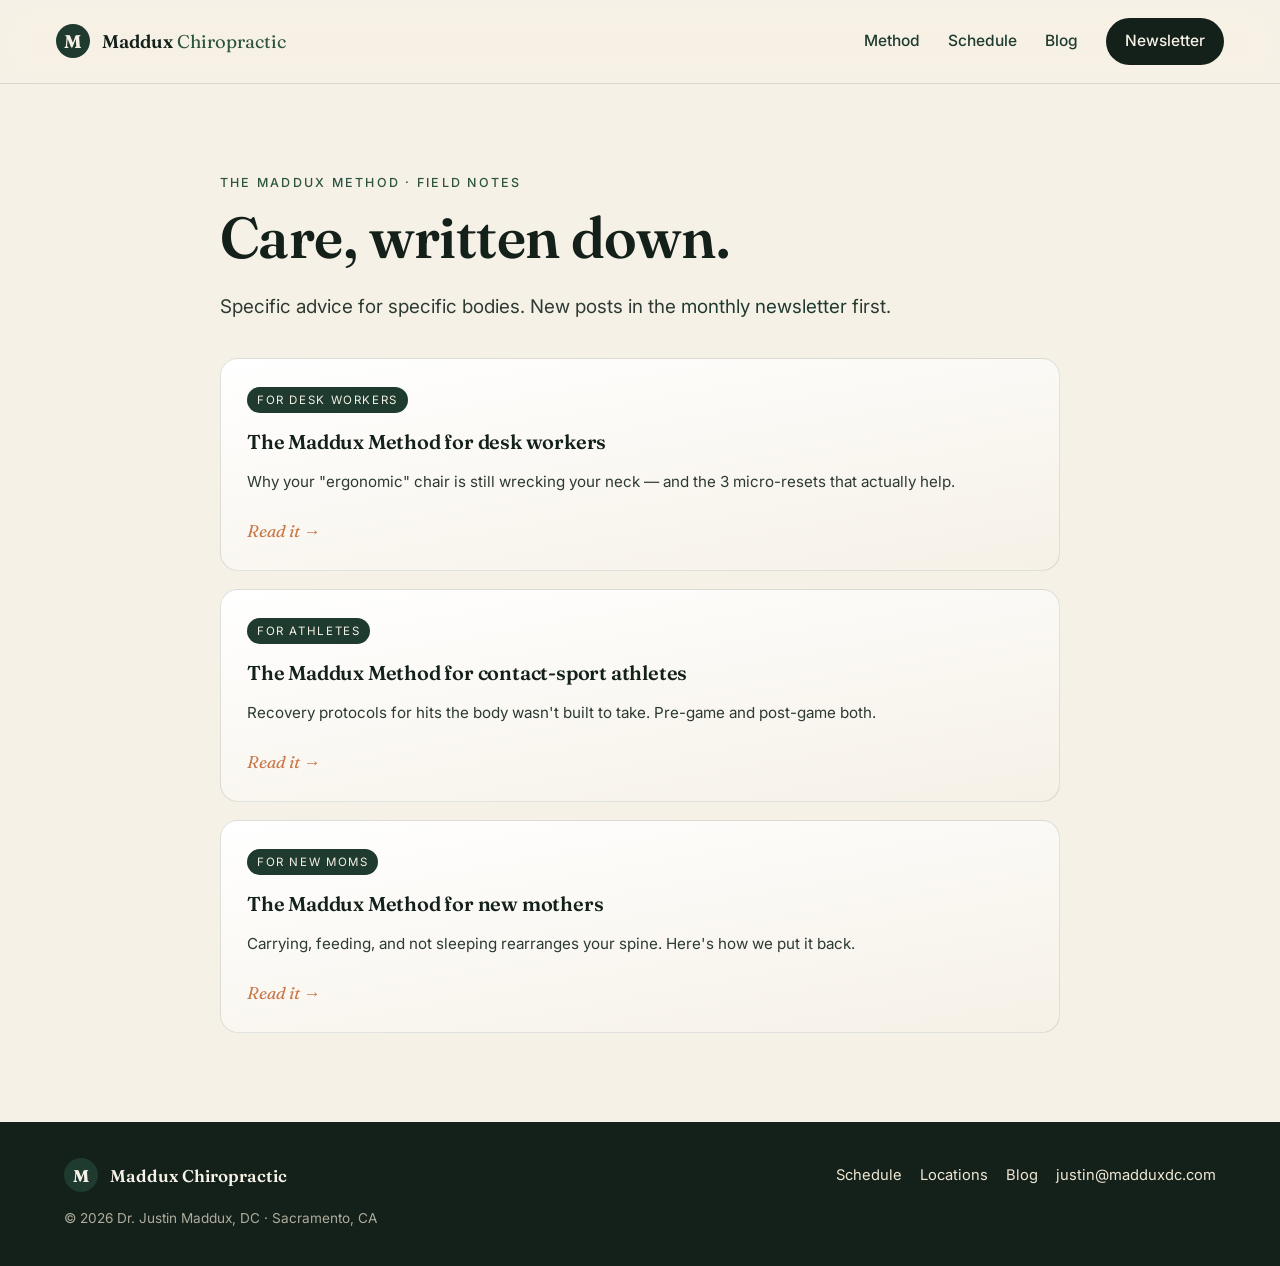
==== blog/index.html @ f0b45bce "v2: schedule widget, methodology, locations split, blog scaffold, newsletter capture" ====
<!doctype html>
<html lang="en">
<head>
  <meta charset="utf-8" />
  <meta name="viewport" content="width=device-width,initial-scale=1" />
  <title>The Maddux Method — Field notes</title>
  <meta name="description" content="Specific chiropractic and recovery advice for specific bodies. From Dr. Justin Maddux, DC, in Sacramento." />
  <link rel="icon" href="/favicon.svg" type="image/svg+xml" />
  <link href="https://fonts.googleapis.com/css2?family=Fraunces:opsz,wght@9..144,500;9..144,600;9..144,700&family=Inter:wght@400;500&display=swap" rel="stylesheet" />
  <link rel="stylesheet" href="/styles.css" />
</head>
<body>

<header class="nav">
  <a class="brand" href="/"><span class="brand-mark" aria-hidden="true">M</span><span>Maddux <span class="brand-sub">Chiropractic</span></span></a>
  <nav class="nav-links" aria-label="Primary">
    <a href="/#method">Method</a>
    <a href="/#schedule">Schedule</a>
    <a href="/blog/">Blog</a>
    <a href="/#newsletter" class="btn btn-pill">Newsletter</a>
  </nav>
</header>

<main class="blog-index">
  <p class="eyebrow">The Maddux Method · Field notes</p>
  <h1 style="font-size:clamp(2.2rem,5vw,3.6rem);">Care, written down.</h1>
  <p class="lede">Specific advice for specific bodies. New posts in the <a href="/#newsletter">monthly newsletter</a> first.</p>

  <div class="blog-index-list">
    <a href="/blog/maddux-method-desk-workers/" class="blog-tile">
      <span class="blog-tag">For desk workers</span>
      <h3>The Maddux Method for desk workers</h3>
      <p>Why your "ergonomic" chair is still wrecking your neck — and the 3 micro-resets that actually help.</p>
      <span class="blog-link">Read it →</span>
    </a>
    <a href="/blog/maddux-method-contact-sports/" class="blog-tile">
      <span class="blog-tag">For athletes</span>
      <h3>The Maddux Method for contact-sport athletes</h3>
      <p>Recovery protocols for hits the body wasn't built to take. Pre-game and post-game both.</p>
      <span class="blog-link">Read it →</span>
    </a>
    <a href="/blog/maddux-method-new-mothers/" class="blog-tile">
      <span class="blog-tag">For new moms</span>
      <h3>The Maddux Method for new mothers</h3>
      <p>Carrying, feeding, and not sleeping rearranges your spine. Here's how we put it back.</p>
      <span class="blog-link">Read it →</span>
    </a>
  </div>
</main>

<footer class="footer">
  <div class="footer-inner">
    <div class="footer-brand"><span class="brand-mark" aria-hidden="true">M</span><span>Maddux Chiropractic</span></div>
    <div class="footer-links">
      <a href="/#schedule">Schedule</a><a href="/#locations">Locations</a><a href="/blog/">Blog</a>
      <a href="mailto:justin@madduxdc.com">justin@madduxdc.com</a>
    </div>
    <p class="footer-fine">© <span id="yr"></span> Dr. Justin Maddux, DC · Sacramento, CA</p>
  </div>
</footer>
<script>document.getElementById('yr').textContent = new Date().getFullYear();</script>

</body>
</html>
---- styles.css ----
:root {
  --cream: #f6f1e7;
  --cream-2: #efe7d4;
  --cream-3: #e3d6b8;
  --ink: #14201a;
  --ink-2: #2c3a32;
  --forest: #1f3a2e;
  --forest-2: #2c5440;
  --copper: #c9784a;
  --copper-2: #b06738;
  --brass: #c9a87a;
  --line: rgba(20, 32, 26, 0.12);
  --line-2: rgba(20, 32, 26, 0.06);
  --shadow: 0 12px 40px rgba(20, 32, 26, 0.08);
  --shadow-lg: 0 30px 80px rgba(20, 32, 26, 0.18);
  --r-sm: 10px;
  --r-md: 18px;
  --r-lg: 28px;
}

* { box-sizing: border-box; }
html { scroll-behavior: smooth; }
body {
  margin: 0;
  background: var(--cream);
  color: var(--ink);
  font-family: 'Inter', system-ui, -apple-system, sans-serif;
  font-size: 17px;
  line-height: 1.6;
  -webkit-font-smoothing: antialiased;
}

h1, h2, h3, h4 {
  font-family: 'Fraunces', Georgia, serif;
  font-weight: 600;
  letter-spacing: -0.01em;
  line-height: 1.05;
  margin: 0 0 0.4em;
}
h1 { font-size: clamp(2.6rem, 6vw, 4.6rem); }
h1 em, h2 em { font-style: italic; color: var(--copper); font-weight: 500; }
h2 { font-size: clamp(2rem, 4vw, 3rem); }
h3 { font-size: 1.25rem; margin-bottom: 0.4em; }
h4 { font-size: 1.05rem; }

p { margin: 0 0 1em; }
a { color: var(--forest); text-decoration: none; transition: color .2s ease; }
a:hover { color: var(--copper); }

.eyebrow {
  font-family: 'Inter', sans-serif;
  text-transform: uppercase;
  letter-spacing: 0.18em;
  font-size: 0.78rem;
  font-weight: 500;
  color: var(--forest-2);
  margin-bottom: 1.2em;
}
.eyebrow-light { color: var(--brass); }
.lede { font-size: 1.18rem; color: var(--ink-2); max-width: 56ch; }
.lede-light { color: var(--cream-2); }

/* ---------- nav ---------- */
.nav {
  position: sticky;
  top: 0;
  z-index: 50;
  display: flex;
  justify-content: space-between;
  align-items: center;
  padding: 18px clamp(20px, 5vw, 56px);
  background: rgba(246, 241, 231, 0.85);
  backdrop-filter: saturate(180%) blur(14px);
  border-bottom: 1px solid var(--line);
}
.brand {
  display: inline-flex;
  align-items: center;
  gap: 12px;
  font-family: 'Fraunces', serif;
  font-weight: 600;
  font-size: 1.15rem;
  color: var(--ink);
}
.brand-mark {
  display: inline-grid;
  place-items: center;
  width: 34px; height: 34px;
  border-radius: 50%;
  background: var(--forest);
  color: var(--cream);
  font-weight: 700;
  font-family: 'Fraunces', serif;
}
.brand-sub { color: var(--forest-2); font-weight: 400; }
.nav-links { display: flex; align-items: center; gap: 28px; }
.nav-links a { font-weight: 500; font-size: 0.97rem; }
@media (max-width: 640px) {
  .nav-links a:not(.btn) { display: none; }
}

/* ---------- buttons ---------- */
.btn {
  display: inline-flex;
  align-items: center;
  justify-content: center;
  gap: 8px;
  padding: 14px 22px;
  border-radius: 999px;
  font-weight: 500;
  font-size: 0.98rem;
  border: 1px solid transparent;
  cursor: pointer;
  transition: transform .15s ease, background .2s ease, color .2s ease, border-color .2s ease;
}
.btn:hover { transform: translateY(-1px); }
.btn-primary { background: var(--forest); color: var(--cream); }
.btn-primary:hover { background: var(--forest-2); color: var(--cream); }
.btn-ghost { background: transparent; color: var(--forest); border-color: var(--line); }
.btn-ghost:hover { border-color: var(--forest); color: var(--forest); }
.btn-pill { background: var(--ink); color: var(--cream); padding: 10px 18px; }
.btn-pill:hover { background: var(--forest); color: var(--cream); }
.btn-lg { padding: 16px 28px; font-size: 1.02rem; }
.btn-sm { padding: 10px 16px; font-size: 0.88rem; }

/* ---------- hero ---------- */
.hero {
  display: grid;
  grid-template-columns: 1.2fr 1fr;
  gap: clamp(24px, 5vw, 80px);
  align-items: center;
  padding: clamp(60px, 9vw, 120px) clamp(20px, 5vw, 80px);
  max-width: 1280px;
  margin: 0 auto;
}
@media (max-width: 880px) { .hero { grid-template-columns: 1fr; } }
.hero-copy h1 { color: var(--ink); }
.cta-row { display: flex; flex-wrap: wrap; gap: 12px; margin-top: 28px; }
.trust-row {
  display: flex; flex-wrap: wrap; gap: 22px;
  list-style: none; padding: 0; margin: 36px 0 0;
  color: var(--ink-2); font-size: 0.95rem;
}
.trust-row li { position: relative; padding-left: 22px; }
.trust-row li::before {
  content: ""; position: absolute; left: 0; top: 0.55em;
  width: 10px; height: 10px; border-radius: 50%; background: var(--copper);
}

.hero-art { display: grid; place-items: center; }
.hero-card {
  position: relative;
  width: min(420px, 90%);
  aspect-ratio: 3/4;
  background: linear-gradient(160deg, #efe7d4, #e3d6b8);
  border-radius: var(--r-lg);
  box-shadow: var(--shadow-lg);
  display: grid; place-items: center;
  overflow: hidden;
}
.hero-card svg { width: 55%; height: auto; }
.hero-card-pulse {
  position: absolute; inset: 12px;
  border-radius: calc(var(--r-lg) - 6px);
  border: 1px dashed rgba(31, 58, 46, 0.25);
  pointer-events: none;
}

/* ---------- sections ---------- */
section {
  padding: clamp(70px, 8vw, 110px) clamp(20px, 5vw, 80px);
  max-width: 1280px;
  margin: 0 auto;
}
.section-head { max-width: 720px; margin-bottom: 48px; }
.section-head-light h2, .section-head-light .lede { color: var(--cream); }

/* ---------- schedule widget ---------- */
.schedule { padding-top: 0; }
.week-strip {
  display: grid;
  grid-template-columns: repeat(7, 1fr);
  gap: 10px;
}
@media (max-width: 880px) { .week-strip { grid-template-columns: repeat(2, 1fr); } }
@media (max-width: 480px) { .week-strip { grid-template-columns: 1fr; } }
.day {
  display: flex;
  flex-direction: column;
  gap: 4px;
  padding: 22px 16px;
  border-radius: var(--r-md);
  background: #fff;
  border: 1px solid var(--line);
  text-decoration: none;
  color: var(--ink);
  transition: transform .2s ease, box-shadow .2s ease, border-color .2s ease;
  position: relative;
}
.day:hover {
  transform: translateY(-3px);
  box-shadow: var(--shadow);
  color: var(--ink);
  border-color: var(--forest);
}
.day-label {
  font-family: 'Fraunces', serif;
  font-weight: 500;
  font-size: 0.95rem;
  text-transform: uppercase;
  letter-spacing: 0.12em;
  color: var(--forest-2);
}
.day-clinic {
  font-family: 'Fraunces', serif;
  font-weight: 600;
  font-size: 1.05rem;
  color: var(--ink);
  margin-top: 6px;
}
.day-hours { color: var(--copper); font-weight: 500; font-size: 0.92rem; }
.day-area { color: var(--ink-2); font-size: 0.85rem; }
.day-alt { background: linear-gradient(160deg, #fff, var(--cream-2)); }
.day-off {
  background: transparent;
  border-style: dashed;
  border-color: var(--line);
  cursor: default;
}
.day-off .day-clinic { color: var(--ink-2); font-weight: 500; }
.day-off .day-hours { color: var(--ink-2); }
.day-today {
  border-color: var(--copper);
  box-shadow: 0 0 0 3px rgba(201, 120, 74, 0.15);
}
.day-today::before {
  content: "Today";
  position: absolute;
  top: -10px; left: 12px;
  background: var(--copper);
  color: #fff;
  padding: 2px 10px;
  border-radius: 999px;
  font-size: 0.7rem;
  letter-spacing: 0.1em;
  text-transform: uppercase;
  font-weight: 500;
}

/* ---------- methodology ---------- */
.method-grid {
  display: grid;
  grid-template-columns: repeat(auto-fit, minmax(260px, 1fr));
  gap: 18px;
}
.method-card {
  background: #fff;
  border: 1px solid var(--line);
  border-radius: var(--r-md);
  padding: 32px 28px 30px;
  position: relative;
  box-shadow: var(--shadow);
  transition: transform .2s ease, box-shadow .2s ease;
}
.method-card:hover { transform: translateY(-4px); box-shadow: var(--shadow-lg); }
.method-num {
  font-family: 'Fraunces', serif;
  font-style: italic;
  font-weight: 500;
  color: var(--copper);
  font-size: 1.4rem;
  display: block;
  margin-bottom: 12px;
}
.method-card p { color: var(--ink-2); font-size: 0.97rem; margin: 0; }

/* ---------- about ---------- */
.about {
  display: grid;
  grid-template-columns: 1fr 1.2fr;
  gap: clamp(28px, 5vw, 80px);
  align-items: center;
}
@media (max-width: 880px) { .about { grid-template-columns: 1fr; } }
.about-photo { display: grid; place-items: center; }
.photo-frame {
  width: 100%;
  aspect-ratio: 4/5;
  background: linear-gradient(150deg, var(--forest), var(--forest-2));
  border-radius: var(--r-lg);
  display: flex;
  flex-direction: column;
  justify-content: center;
  align-items: center;
  gap: 16px;
  color: var(--brass);
  box-shadow: var(--shadow-lg);
  position: relative;
}
.photo-frame::after {
  content: "";
  position: absolute; inset: -14px;
  border: 1px solid var(--brass);
  border-radius: calc(var(--r-lg) + 6px);
  z-index: -1; opacity: 0.5;
}
.photo-monogram {
  font-family: 'Fraunces', serif;
  font-weight: 500;
  font-size: clamp(4rem, 10vw, 7rem);
  letter-spacing: -0.04em;
  color: var(--brass);
  line-height: 1;
}
.photo-caption {
  font-family: 'Fraunces', serif;
  font-style: italic;
  font-size: 0.9rem;
  letter-spacing: 0.04em;
  color: var(--cream-2);
}

/* ---------- locations ---------- */
.loc-grid {
  display: grid;
  grid-template-columns: 1fr 1.2fr;
  gap: 18px;
  align-items: stretch;
}
@media (max-width: 880px) { .loc-grid { grid-template-columns: 1fr; } }
.loc-card {
  background: #fff;
  border: 1px solid var(--line);
  border-radius: var(--r-md);
  padding: 32px 28px;
  box-shadow: var(--shadow);
  display: flex;
  flex-direction: column;
  gap: 6px;
}
.loc-card-head { margin-bottom: 8px; }
.loc-tag {
  display: inline-block;
  background: var(--cream-2);
  color: var(--forest-2);
  font-size: 0.78rem;
  letter-spacing: 0.14em;
  text-transform: uppercase;
  font-weight: 500;
  padding: 5px 12px;
  border-radius: 999px;
  margin-bottom: 12px;
}
.loc-sub { color: var(--ink-2); font-size: 0.95rem; margin: 0 0 8px; }
.loc-meta { color: var(--ink-2); font-size: 0.95rem; margin: 0 0 4px; }
.loc-hours { color: var(--copper); font-weight: 500; margin: 8px 0 18px; }
.loc-card .btn { align-self: flex-start; margin-top: auto; }
.loc-note {
  background: rgba(201, 120, 74, 0.08);
  border-left: 3px solid var(--copper);
  padding: 12px 14px;
  border-radius: 8px;
  font-size: 0.92rem;
  color: var(--ink-2);
  margin: 8px 0 18px;
}
.loc-sub-card {
  background: var(--cream);
  border: 1px solid var(--line-2);
  border-radius: 14px;
  padding: 20px 20px 22px;
  margin-bottom: 12px;
}
.loc-sub-card h4 { color: var(--forest); margin-bottom: 6px; }
.loc-sub-card .btn { margin-top: 10px; }

/* ---------- blog ---------- */
.blog-grid {
  display: grid;
  grid-template-columns: repeat(auto-fit, minmax(280px, 1fr));
  gap: 18px;
}
.blog-tile {
  display: flex;
  flex-direction: column;
  gap: 10px;
  background: linear-gradient(170deg, #fff, var(--cream));
  border: 1px solid var(--line);
  border-radius: var(--r-md);
  padding: 28px 26px 26px;
  color: var(--ink);
  transition: transform .2s ease, box-shadow .2s ease, border-color .2s ease;
  text-decoration: none;
}
.blog-tile:hover {
  transform: translateY(-4px);
  box-shadow: var(--shadow-lg);
  border-color: var(--forest);
  color: var(--ink);
}
.blog-tag {
  display: inline-block;
  align-self: flex-start;
  background: var(--forest);
  color: var(--cream);
  font-size: 0.72rem;
  letter-spacing: 0.14em;
  text-transform: uppercase;
  padding: 4px 10px;
  border-radius: 999px;
  margin-bottom: 8px;
}
.blog-tile p { color: var(--ink-2); font-size: 0.95rem; margin: 0; flex: 1; }
.blog-link {
  font-family: 'Fraunces', serif;
  font-style: italic;
  color: var(--copper);
  margin-top: 12px;
}
.blog-more { text-align: center; margin-top: 36px; }
.blog-more a {
  font-family: 'Fraunces', serif;
  font-style: italic;
  font-size: 1.1rem;
  color: var(--forest);
}

/* ---------- newsletter ---------- */
.newsletter {
  background: var(--forest);
  color: var(--cream);
  max-width: none;
  margin: 0;
  padding-left: 0;
  padding-right: 0;
}
.newsletter-inner {
  max-width: 760px;
  margin: 0 auto;
  padding: 0 clamp(20px, 5vw, 80px);
}
.newsletter h2 { color: var(--cream); }
.news-form {
  background: rgba(255,255,255,0.04);
  border: 1px solid rgba(201,168,122,0.25);
  border-radius: var(--r-lg);
  padding: clamp(22px, 4vw, 36px);
}
.news-row {
  display: grid;
  grid-template-columns: 1fr auto;
  gap: 12px;
  align-items: stretch;
}
@media (max-width: 600px) { .news-row { grid-template-columns: 1fr; } }
.news-row input {
  padding: 16px 18px;
  border-radius: 999px;
  border: 1px solid rgba(201,168,122,0.3);
  background: rgba(20,32,26,0.4);
  color: var(--cream);
  font-family: inherit;
  font-size: 1rem;
}
.news-row input::placeholder { color: rgba(246, 241, 231, 0.5); }
.news-row input:focus {
  outline: none;
  border-color: var(--brass);
  background: rgba(20,32,26,0.6);
}
.news-form .btn-primary { background: var(--copper); color: #fff; }
.news-form .btn-primary:hover { background: var(--copper-2); }
.form-note { color: var(--cream-2); font-size: 0.92rem; margin: 16px 0 0; }
.form-note a { color: var(--brass); }
.hp-field { position: absolute; left: -9999px; }

/* ---------- footer ---------- */
.footer {
  background: var(--ink);
  color: var(--cream-2);
  padding: 36px clamp(20px, 5vw, 80px);
}
.footer-inner {
  max-width: 1280px;
  margin: 0 auto;
  display: flex;
  flex-wrap: wrap;
  gap: 16px;
  justify-content: space-between;
  align-items: center;
}
.footer-brand {
  display: inline-flex;
  align-items: center;
  gap: 12px;
  font-family: 'Fraunces', serif;
  font-weight: 600;
  color: var(--cream);
}
.footer-links { display: flex; gap: 18px; flex-wrap: wrap; }
.footer-links a { color: var(--cream-2); font-size: 0.92rem; }
.footer-links a:hover { color: var(--brass); }
.footer-fine { margin: 0; font-size: 0.85rem; width: 100%; opacity: 0.7; }

/* ---------- blog post pages ---------- */
.post-wrap {
  max-width: 720px;
  margin: 0 auto;
  padding: clamp(50px, 7vw, 90px) clamp(20px, 5vw, 40px);
}
.post-tag {
  display: inline-block;
  background: var(--forest);
  color: var(--cream);
  font-size: 0.72rem;
  letter-spacing: 0.14em;
  text-transform: uppercase;
  padding: 4px 12px;
  border-radius: 999px;
  margin-bottom: 18px;
}
.post-title {
  font-size: clamp(2rem, 5vw, 3.4rem);
  line-height: 1.05;
  margin-bottom: 18px;
}
.post-meta {
  font-family: 'Fraunces', serif;
  font-style: italic;
  color: var(--ink-2);
  font-size: 0.95rem;
  margin-bottom: 36px;
}
.post-body { font-size: 1.08rem; color: var(--ink); }
.post-body p { margin: 0 0 1.2em; }
.post-body h2 { font-size: 1.55rem; margin: 2em 0 0.6em; }
.post-body h3 { font-size: 1.2rem; margin: 1.6em 0 0.4em; }
.post-body ul, .post-body ol { padding-left: 1.4em; margin: 0 0 1.2em; }
.post-body li { margin-bottom: 0.5em; }
.post-body strong { color: var(--forest); }
.post-back {
  display: inline-block;
  margin-bottom: 30px;
  font-family: 'Fraunces', serif;
  font-style: italic;
  color: var(--forest);
}
.post-cta {
  margin-top: 56px;
  background: var(--cream-2);
  border-radius: var(--r-md);
  padding: 28px 28px 30px;
  border: 1px solid var(--line);
}
.post-cta h3 { margin-bottom: 8px; color: var(--forest); }
.post-cta p { color: var(--ink-2); margin-bottom: 18px; }
.post-cta-form {
  display: grid;
  grid-template-columns: 1fr auto;
  gap: 10px;
}
@media (max-width: 520px) { .post-cta-form { grid-template-columns: 1fr; } }
.post-cta-form input {
  padding: 14px 18px;
  border-radius: 999px;
  border: 1px solid var(--line);
  background: #fff;
  font-family: inherit;
  font-size: 1rem;
}

/* ---------- blog index ---------- */
.blog-index {
  max-width: 920px;
  margin: 0 auto;
  padding: clamp(50px, 7vw, 90px) clamp(20px, 5vw, 40px);
}
.blog-index-list { display: grid; gap: 18px; margin-top: 36px; }

@media (prefers-reduced-motion: reduce) {
  * { transition: none !important; animation: none !important; scroll-behavior: auto; }
}
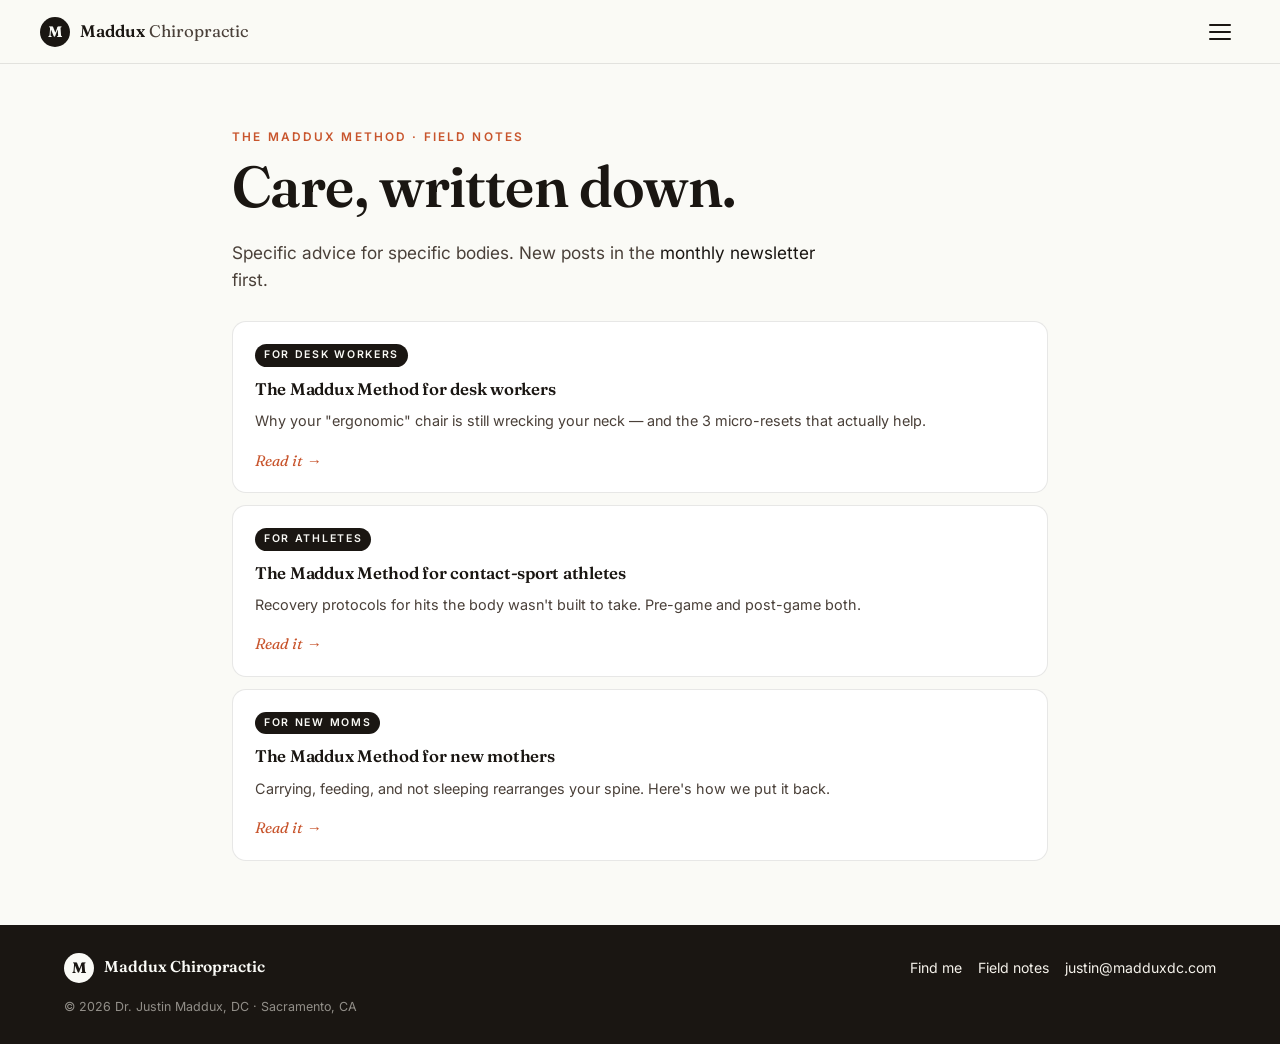
==== commit 6f678a28: "v3: bone+terracotta+cobalt palette, hamburger nav, editorial hero, find me section, density pass" ====
--- a/blog/index.html
+++ b/blog/index.html
@@ -13,13 +13,27 @@
 
 <header class="nav">
   <a class="brand" href="/"><span class="brand-mark" aria-hidden="true">M</span><span>Maddux <span class="brand-sub">Chiropractic</span></span></a>
-  <nav class="nav-links" aria-label="Primary">
-    <a href="/#method">Method</a>
-    <a href="/#schedule">Schedule</a>
-    <a href="/blog/">Blog</a>
-    <a href="/#newsletter" class="btn btn-pill">Newsletter</a>
-  </nav>
+  <button class="nav-toggle" aria-label="Open menu" aria-expanded="false" aria-controls="navOverlay">
+    <span></span><span></span><span></span>
+  </button>
 </header>
+
+<div class="nav-overlay" id="navOverlay" aria-hidden="true">
+  <div class="nav-overlay-inner">
+    <p class="nav-overlay-eyebrow">Maddux Chiropractic</p>
+    <nav aria-label="Primary">
+      <a href="/#find">Find me</a>
+      <a href="/#method">Method</a>
+      <a href="/#about">About</a>
+      <a href="/blog/">Field notes</a>
+      <a href="/#newsletter">Newsletter</a>
+    </nav>
+    <div class="nav-overlay-foot">
+      <a href="mailto:justin@madduxdc.com">justin@madduxdc.com</a>
+      <a href="mailto:contact@madduxdc.com">contact@madduxdc.com</a>
+    </div>
+  </div>
+</div>
 
 <main class="blog-index">
   <p class="eyebrow">The Maddux Method · Field notes</p>
@@ -52,13 +66,29 @@
   <div class="footer-inner">
     <div class="footer-brand"><span class="brand-mark" aria-hidden="true">M</span><span>Maddux Chiropractic</span></div>
     <div class="footer-links">
-      <a href="/#schedule">Schedule</a><a href="/#locations">Locations</a><a href="/blog/">Blog</a>
+      <a href="/#find">Find me</a><a href="/blog/">Field notes</a>
       <a href="mailto:justin@madduxdc.com">justin@madduxdc.com</a>
     </div>
     <p class="footer-fine">© <span id="yr"></span> Dr. Justin Maddux, DC · Sacramento, CA</p>
   </div>
 </footer>
-<script>document.getElementById('yr').textContent = new Date().getFullYear();</script>
+<script>
+document.getElementById('yr').textContent = new Date().getFullYear();
+(function () {
+  var toggle = document.querySelector('.nav-toggle');
+  var overlay = document.getElementById('navOverlay');
+  function setOpen(o) {
+    overlay.classList.toggle('open', o);
+    toggle.classList.toggle('open', o);
+    toggle.setAttribute('aria-expanded', o);
+    overlay.setAttribute('aria-hidden', !o);
+    document.body.style.overflow = o ? 'hidden' : '';
+  }
+  toggle.addEventListener('click', function () { setOpen(!overlay.classList.contains('open')); });
+  overlay.querySelectorAll('a').forEach(function (a) { a.addEventListener('click', function () { setOpen(false); }); });
+  document.addEventListener('keydown', function (e) { if (e.key === 'Escape') setOpen(false); });
+})();
+</script>
 
 </body>
 </html>
--- a/styles.css
+++ b/styles.css
@@ -1,64 +1,76 @@
 :root {
-  --cream: #f6f1e7;
-  --cream-2: #efe7d4;
-  --cream-3: #e3d6b8;
-  --ink: #14201a;
-  --ink-2: #2c3a32;
-  --forest: #1f3a2e;
-  --forest-2: #2c5440;
-  --copper: #c9784a;
-  --copper-2: #b06738;
-  --brass: #c9a87a;
-  --line: rgba(20, 32, 26, 0.12);
-  --line-2: rgba(20, 32, 26, 0.06);
-  --shadow: 0 12px 40px rgba(20, 32, 26, 0.08);
-  --shadow-lg: 0 30px 80px rgba(20, 32, 26, 0.18);
-  --r-sm: 10px;
-  --r-md: 18px;
-  --r-lg: 28px;
+  /* ---- palette: bone + sand + cocoa + terracotta + cobalt ---- */
+  --bone:     #fafaf6;
+  --bone-2:   #f4f1ea;
+  --sand:     #f0e8d6;
+  --sand-2:   #e8dec5;
+  --ink:      #1a1612;
+  --ink-2:    #4a4039;
+  --ink-3:    #7a6d62;
+  --terra:    #c8552d;
+  --terra-2:  #a8431f;
+  --cobalt:   #1e3fc7;
+  --cocoa:    #2a1f17;
+  --cocoa-2:  #3a2c20;
+  --brass:    #d6b88a;
+  --line:     rgba(26, 22, 18, 0.10);
+  --line-2:   rgba(26, 22, 18, 0.05);
+  --shadow:   0 8px 28px rgba(26, 22, 18, 0.06);
+  --shadow-lg:0 24px 60px rgba(26, 22, 18, 0.14);
+  --r-sm: 8px;
+  --r-md: 14px;
+  --r-lg: 22px;
+  --nav-h: 64px;
 }
 
 * { box-sizing: border-box; }
 html { scroll-behavior: smooth; }
 body {
   margin: 0;
-  background: var(--cream);
+  background: var(--bone);
   color: var(--ink);
   font-family: 'Inter', system-ui, -apple-system, sans-serif;
-  font-size: 17px;
-  line-height: 1.6;
+  font-size: 16.5px;
+  line-height: 1.55;
   -webkit-font-smoothing: antialiased;
 }
 
 h1, h2, h3, h4 {
   font-family: 'Fraunces', Georgia, serif;
   font-weight: 600;
-  letter-spacing: -0.01em;
-  line-height: 1.05;
+  letter-spacing: -0.015em;
+  line-height: 1.04;
   margin: 0 0 0.4em;
-}
-h1 { font-size: clamp(2.6rem, 6vw, 4.6rem); }
-h1 em, h2 em { font-style: italic; color: var(--copper); font-weight: 500; }
-h2 { font-size: clamp(2rem, 4vw, 3rem); }
-h3 { font-size: 1.25rem; margin-bottom: 0.4em; }
-h4 { font-size: 1.05rem; }
-
-p { margin: 0 0 1em; }
-a { color: var(--forest); text-decoration: none; transition: color .2s ease; }
-a:hover { color: var(--copper); }
+  color: var(--ink);
+}
+h1 { font-size: clamp(2rem, 7.5vw, 4.4rem); }
+h1 em, h2 em { font-style: italic; color: var(--terra); font-weight: 500; }
+h2 { font-size: clamp(1.7rem, 3.6vw, 2.7rem); }
+h3 { font-size: 1.18rem; margin-bottom: 0.35em; }
+h3 em { font-style: italic; color: var(--terra); font-weight: 400; }
+h4 { font-size: 1rem; }
+
+p { margin: 0 0 0.9em; }
+a { color: var(--ink); text-decoration: none; transition: color .18s ease; }
+a:hover { color: var(--terra); }
 
 .eyebrow {
   font-family: 'Inter', sans-serif;
   text-transform: uppercase;
   letter-spacing: 0.18em;
-  font-size: 0.78rem;
-  font-weight: 500;
-  color: var(--forest-2);
-  margin-bottom: 1.2em;
+  font-size: 0.74rem;
+  font-weight: 600;
+  color: var(--terra);
+  margin-bottom: 0.9em;
 }
 .eyebrow-light { color: var(--brass); }
-.lede { font-size: 1.18rem; color: var(--ink-2); max-width: 56ch; }
-.lede-light { color: var(--cream-2); }
+.lede {
+  font-size: 1.08rem;
+  color: var(--ink-2);
+  max-width: 56ch;
+  margin: 0 0 0.4em;
+}
+.lede-light { color: var(--bone-2); }
 
 /* ---------- nav ---------- */
 .nav {
@@ -68,246 +80,376 @@
   display: flex;
   justify-content: space-between;
   align-items: center;
-  padding: 18px clamp(20px, 5vw, 56px);
-  background: rgba(246, 241, 231, 0.85);
+  height: var(--nav-h);
+  padding: 0 clamp(18px, 4vw, 40px);
+  background: rgba(250, 250, 246, 0.9);
   backdrop-filter: saturate(180%) blur(14px);
   border-bottom: 1px solid var(--line);
 }
 .brand {
   display: inline-flex;
   align-items: center;
-  gap: 12px;
-  font-family: 'Fraunces', serif;
-  font-weight: 600;
-  font-size: 1.15rem;
+  gap: 10px;
+  font-family: 'Fraunces', serif;
+  font-weight: 600;
+  font-size: 1.05rem;
   color: var(--ink);
 }
 .brand-mark {
   display: inline-grid;
   place-items: center;
-  width: 34px; height: 34px;
+  width: 30px; height: 30px;
   border-radius: 50%;
-  background: var(--forest);
-  color: var(--cream);
+  background: var(--ink);
+  color: var(--bone);
   font-weight: 700;
-  font-family: 'Fraunces', serif;
-}
-.brand-sub { color: var(--forest-2); font-weight: 400; }
-.nav-links { display: flex; align-items: center; gap: 28px; }
-.nav-links a { font-weight: 500; font-size: 0.97rem; }
-@media (max-width: 640px) {
-  .nav-links a:not(.btn) { display: none; }
-}
+  font-size: 0.95rem;
+  font-family: 'Fraunces', serif;
+}
+.brand-sub { color: var(--ink-2); font-weight: 400; }
+
+/* hamburger button */
+.nav-toggle {
+  width: 40px;
+  height: 36px;
+  border: none;
+  background: transparent;
+  cursor: pointer;
+  display: inline-flex;
+  flex-direction: column;
+  justify-content: center;
+  align-items: center;
+  gap: 5px;
+  padding: 0;
+}
+.nav-toggle span {
+  display: block;
+  width: 22px;
+  height: 2px;
+  background: var(--ink);
+  border-radius: 2px;
+  transition: transform .25s ease, opacity .15s ease;
+  transform-origin: center;
+}
+.nav-toggle.open span:nth-child(1) { transform: translateY(7px) rotate(45deg); }
+.nav-toggle.open span:nth-child(2) { opacity: 0; }
+.nav-toggle.open span:nth-child(3) { transform: translateY(-7px) rotate(-45deg); }
+
+/* nav overlay */
+.nav-overlay {
+  position: fixed;
+  inset: 0;
+  background: var(--cocoa);
+  color: var(--bone);
+  z-index: 40;
+  display: flex;
+  flex-direction: column;
+  justify-content: center;
+  padding: 80px clamp(20px, 6vw, 80px) 40px;
+  opacity: 0;
+  pointer-events: none;
+  transition: opacity .25s ease;
+}
+.nav-overlay.open { opacity: 1; pointer-events: auto; }
+.nav-overlay-inner { max-width: 720px; margin: 0 auto; width: 100%; }
+.nav-overlay-eyebrow {
+  font-family: 'Inter', sans-serif;
+  text-transform: uppercase;
+  letter-spacing: 0.22em;
+  font-size: 0.72rem;
+  font-weight: 600;
+  color: var(--brass);
+  margin: 0 0 32px;
+}
+.nav-overlay nav {
+  display: flex;
+  flex-direction: column;
+  gap: 8px;
+}
+.nav-overlay nav a {
+  font-family: 'Fraunces', serif;
+  font-weight: 500;
+  font-size: clamp(2rem, 6vw, 3.4rem);
+  color: var(--bone);
+  letter-spacing: -0.015em;
+  line-height: 1.1;
+  transition: color .15s ease, transform .2s ease;
+}
+.nav-overlay nav a:hover { color: var(--terra); transform: translateX(8px); }
+.nav-overlay-foot {
+  margin-top: 48px;
+  padding-top: 24px;
+  border-top: 1px solid rgba(214, 184, 138, 0.2);
+  display: flex;
+  flex-direction: column;
+  gap: 8px;
+}
+.nav-overlay-foot a {
+  font-size: 0.95rem;
+  color: var(--brass);
+}
+.nav-overlay-foot a:hover { color: var(--terra); }
 
 /* ---------- buttons ---------- */
 .btn {
   display: inline-flex;
   align-items: center;
   justify-content: center;
-  gap: 8px;
-  padding: 14px 22px;
+  gap: 6px;
+  padding: 12px 20px;
   border-radius: 999px;
   font-weight: 500;
-  font-size: 0.98rem;
+  font-size: 0.94rem;
   border: 1px solid transparent;
   cursor: pointer;
-  transition: transform .15s ease, background .2s ease, color .2s ease, border-color .2s ease;
+  transition: transform .15s ease, background .18s ease, color .18s ease, border-color .18s ease;
+  text-decoration: none;
 }
 .btn:hover { transform: translateY(-1px); }
-.btn-primary { background: var(--forest); color: var(--cream); }
-.btn-primary:hover { background: var(--forest-2); color: var(--cream); }
-.btn-ghost { background: transparent; color: var(--forest); border-color: var(--line); }
-.btn-ghost:hover { border-color: var(--forest); color: var(--forest); }
-.btn-pill { background: var(--ink); color: var(--cream); padding: 10px 18px; }
-.btn-pill:hover { background: var(--forest); color: var(--cream); }
-.btn-lg { padding: 16px 28px; font-size: 1.02rem; }
-.btn-sm { padding: 10px 16px; font-size: 0.88rem; }
+.btn-primary { background: var(--terra); color: #fff; }
+.btn-primary:hover { background: var(--terra-2); color: #fff; }
+.btn-ghost { background: transparent; color: var(--ink); border-color: var(--line); }
+.btn-ghost:hover { border-color: var(--ink); color: var(--ink); }
+.btn-lg { padding: 14px 26px; font-size: 1rem; }
+.btn-sm { padding: 9px 16px; font-size: 0.86rem; }
+
+/* ---------- sections ---------- */
+section {
+  padding: clamp(48px, 5vw, 88px) clamp(20px, 5vw, 64px);
+  max-width: 1200px;
+  margin: 0 auto;
+}
+.section-head { max-width: 660px; margin-bottom: 32px; }
+.section-head .lede { margin-top: 12px; }
+.section-head-light h2, .section-head-light .lede { color: var(--bone); }
 
 /* ---------- hero ---------- */
 .hero {
-  display: grid;
-  grid-template-columns: 1.2fr 1fr;
-  gap: clamp(24px, 5vw, 80px);
-  align-items: center;
-  padding: clamp(60px, 9vw, 120px) clamp(20px, 5vw, 80px);
-  max-width: 1280px;
-  margin: 0 auto;
-}
-@media (max-width: 880px) { .hero { grid-template-columns: 1fr; } }
-.hero-copy h1 { color: var(--ink); }
-.cta-row { display: flex; flex-wrap: wrap; gap: 12px; margin-top: 28px; }
+  max-width: 920px;
+  padding-top: clamp(60px, 8vw, 120px);
+  padding-bottom: clamp(40px, 5vw, 72px);
+  text-align: left;
+}
+.hero h1 { margin-bottom: 24px; }
+.hero .lede { font-size: clamp(1.1rem, 1.6vw, 1.3rem); max-width: 60ch; margin-bottom: 32px; }
+.cta-row {
+  display: flex;
+  flex-wrap: wrap;
+  gap: 10px;
+}
 .trust-row {
-  display: flex; flex-wrap: wrap; gap: 22px;
-  list-style: none; padding: 0; margin: 36px 0 0;
-  color: var(--ink-2); font-size: 0.95rem;
-}
-.trust-row li { position: relative; padding-left: 22px; }
-.trust-row li::before {
-  content: ""; position: absolute; left: 0; top: 0.55em;
-  width: 10px; height: 10px; border-radius: 50%; background: var(--copper);
-}
-
-.hero-art { display: grid; place-items: center; }
-.hero-card {
+  display: flex;
+  flex-wrap: wrap;
+  gap: 0;
+  list-style: none;
+  padding: 0;
+  margin: 36px 0 0;
+  color: var(--ink-2);
+  font-size: 0.92rem;
+  border-top: 1px solid var(--line);
+  padding-top: 18px;
+}
+.trust-row li {
   position: relative;
-  width: min(420px, 90%);
-  aspect-ratio: 3/4;
-  background: linear-gradient(160deg, #efe7d4, #e3d6b8);
-  border-radius: var(--r-lg);
-  box-shadow: var(--shadow-lg);
-  display: grid; place-items: center;
-  overflow: hidden;
-}
-.hero-card svg { width: 55%; height: auto; }
-.hero-card-pulse {
-  position: absolute; inset: 12px;
-  border-radius: calc(var(--r-lg) - 6px);
-  border: 1px dashed rgba(31, 58, 46, 0.25);
-  pointer-events: none;
-}
-
-/* ---------- sections ---------- */
-section {
-  padding: clamp(70px, 8vw, 110px) clamp(20px, 5vw, 80px);
-  max-width: 1280px;
-  margin: 0 auto;
-}
-.section-head { max-width: 720px; margin-bottom: 48px; }
-.section-head-light h2, .section-head-light .lede { color: var(--cream); }
-
-/* ---------- schedule widget ---------- */
-.schedule { padding-top: 0; }
+  padding: 0 18px;
+  border-right: 1px solid var(--line);
+}
+.trust-row li:first-child { padding-left: 0; }
+.trust-row li:last-child { border-right: 0; }
+.trust-row strong { color: var(--ink); font-weight: 600; }
+@media (max-width: 600px) {
+  .trust-row { flex-direction: column; gap: 6px; align-items: flex-start; }
+  .trust-row li { padding: 0; border: 0; }
+}
+
+/* ---------- find me (schedule + locations) ---------- */
+.find { padding-top: clamp(28px, 3vw, 48px); }
+
 .week-strip {
   display: grid;
   grid-template-columns: repeat(7, 1fr);
-  gap: 10px;
-}
-@media (max-width: 880px) { .week-strip { grid-template-columns: repeat(2, 1fr); } }
-@media (max-width: 480px) { .week-strip { grid-template-columns: 1fr; } }
+  gap: 6px;
+  margin-bottom: 48px;
+}
+@media (max-width: 760px) { .week-strip { grid-template-columns: repeat(7, 1fr); gap: 4px; } }
+@media (max-width: 480px) { .week-strip { grid-template-columns: repeat(2, 1fr); gap: 6px; } }
+
 .day {
   display: flex;
   flex-direction: column;
-  gap: 4px;
-  padding: 22px 16px;
+  gap: 2px;
+  padding: 16px 10px 14px;
   border-radius: var(--r-md);
   background: #fff;
   border: 1px solid var(--line);
   text-decoration: none;
   color: var(--ink);
-  transition: transform .2s ease, box-shadow .2s ease, border-color .2s ease;
+  transition: transform .15s ease, box-shadow .18s ease, border-color .18s ease;
   position: relative;
+  text-align: left;
 }
 .day:hover {
-  transform: translateY(-3px);
+  transform: translateY(-2px);
   box-shadow: var(--shadow);
   color: var(--ink);
-  border-color: var(--forest);
+  border-color: var(--ink);
 }
 .day-label {
-  font-family: 'Fraunces', serif;
-  font-weight: 500;
-  font-size: 0.95rem;
+  font-family: 'Inter', sans-serif;
+  font-weight: 600;
+  font-size: 0.7rem;
   text-transform: uppercase;
-  letter-spacing: 0.12em;
-  color: var(--forest-2);
+  letter-spacing: 0.16em;
+  color: var(--ink-3);
 }
 .day-clinic {
   font-family: 'Fraunces', serif;
   font-weight: 600;
-  font-size: 1.05rem;
-  color: var(--ink);
-  margin-top: 6px;
-}
-.day-hours { color: var(--copper); font-weight: 500; font-size: 0.92rem; }
-.day-area { color: var(--ink-2); font-size: 0.85rem; }
-.day-alt { background: linear-gradient(160deg, #fff, var(--cream-2)); }
+  font-size: 0.98rem;
+  color: var(--ink);
+  margin-top: 4px;
+  line-height: 1.15;
+}
+.day-hours { color: var(--terra); font-weight: 500; font-size: 0.82rem; margin-top: 2px; }
+.day-alt { background: var(--sand); border-color: transparent; }
 .day-off {
   background: transparent;
   border-style: dashed;
-  border-color: var(--line);
   cursor: default;
 }
-.day-off .day-clinic { color: var(--ink-2); font-weight: 500; }
-.day-off .day-hours { color: var(--ink-2); }
+.day-off .day-clinic { color: var(--ink-3); font-weight: 500; }
+.day-off .day-hours { color: var(--ink-3); }
 .day-today {
-  border-color: var(--copper);
-  box-shadow: 0 0 0 3px rgba(201, 120, 74, 0.15);
+  border-color: var(--cobalt);
+  background: #fff;
+  box-shadow: 0 0 0 3px rgba(30, 63, 199, 0.12);
 }
 .day-today::before {
   content: "Today";
   position: absolute;
-  top: -10px; left: 12px;
-  background: var(--copper);
+  top: -9px; left: 10px;
+  background: var(--cobalt);
   color: #fff;
-  padding: 2px 10px;
+  padding: 2px 9px;
   border-radius: 999px;
-  font-size: 0.7rem;
-  letter-spacing: 0.1em;
+  font-size: 0.62rem;
+  letter-spacing: 0.14em;
   text-transform: uppercase;
-  font-weight: 500;
-}
+  font-weight: 600;
+}
+
+.find-sub {
+  font-family: 'Fraunces', serif;
+  font-size: 1.4rem;
+  font-weight: 600;
+  margin: 8px 0 18px;
+  color: var(--ink);
+}
+
+.loc-row {
+  display: grid;
+  grid-template-columns: repeat(3, 1fr);
+  gap: 12px;
+}
+@media (max-width: 880px) { .loc-row { grid-template-columns: 1fr; } }
+
+.loc-mini {
+  background: #fff;
+  border: 1px solid var(--line);
+  border-radius: var(--r-md);
+  padding: 20px 20px 22px;
+  display: flex;
+  flex-direction: column;
+  gap: 4px;
+  transition: transform .18s ease, box-shadow .18s ease;
+}
+.loc-mini:hover { transform: translateY(-2px); box-shadow: var(--shadow); }
+.loc-tag {
+  display: inline-block;
+  align-self: flex-start;
+  background: var(--sand);
+  color: var(--ink-2);
+  font-size: 0.68rem;
+  letter-spacing: 0.14em;
+  text-transform: uppercase;
+  font-weight: 600;
+  padding: 4px 10px;
+  border-radius: 999px;
+  margin-bottom: 8px;
+}
+.loc-mini h3 { font-size: 1.1rem; line-height: 1.15; margin-bottom: 6px; }
+.loc-mini h3 em { font-weight: 400; font-size: 0.95rem; color: var(--ink-3); display: block; margin-top: 2px; }
+.loc-meta { color: var(--ink-2); font-size: 0.88rem; margin: 0 0 2px; }
+.loc-meta a { color: var(--ink-2); }
+.loc-meta a:hover { color: var(--terra); }
+.loc-hours { color: var(--terra); font-weight: 500; font-size: 0.88rem; margin: 8px 0 14px; }
+.loc-mini .btn { align-self: flex-start; margin-top: auto; }
 
 /* ---------- methodology ---------- */
 .method-grid {
   display: grid;
-  grid-template-columns: repeat(auto-fit, minmax(260px, 1fr));
-  gap: 18px;
+  grid-template-columns: repeat(auto-fit, minmax(240px, 1fr));
+  gap: 12px;
 }
 .method-card {
   background: #fff;
   border: 1px solid var(--line);
   border-radius: var(--r-md);
-  padding: 32px 28px 30px;
+  padding: 22px 22px 22px;
   position: relative;
+  transition: transform .18s ease, box-shadow .18s ease, border-color .18s ease;
+}
+.method-card:hover {
+  transform: translateY(-3px);
   box-shadow: var(--shadow);
-  transition: transform .2s ease, box-shadow .2s ease;
-}
-.method-card:hover { transform: translateY(-4px); box-shadow: var(--shadow-lg); }
+  border-color: var(--terra);
+}
 .method-num {
   font-family: 'Fraunces', serif;
   font-style: italic;
   font-weight: 500;
-  color: var(--copper);
-  font-size: 1.4rem;
+  color: var(--terra);
+  font-size: 1.2rem;
   display: block;
-  margin-bottom: 12px;
-}
-.method-card p { color: var(--ink-2); font-size: 0.97rem; margin: 0; }
+  margin-bottom: 8px;
+}
+.method-card h3 { font-size: 1.08rem; }
+.method-card p { color: var(--ink-2); font-size: 0.92rem; margin: 0; }
 
 /* ---------- about ---------- */
 .about {
   display: grid;
-  grid-template-columns: 1fr 1.2fr;
-  gap: clamp(28px, 5vw, 80px);
-  align-items: center;
-}
-@media (max-width: 880px) { .about { grid-template-columns: 1fr; } }
+  grid-template-columns: 0.9fr 1.3fr;
+  gap: clamp(24px, 4vw, 64px);
+  align-items: center;
+}
+@media (max-width: 760px) { .about { grid-template-columns: 1fr; } }
 .about-photo { display: grid; place-items: center; }
 .photo-frame {
   width: 100%;
+  max-width: 360px;
   aspect-ratio: 4/5;
-  background: linear-gradient(150deg, var(--forest), var(--forest-2));
+  background: linear-gradient(155deg, var(--cocoa), var(--cocoa-2));
   border-radius: var(--r-lg);
   display: flex;
   flex-direction: column;
   justify-content: center;
   align-items: center;
-  gap: 16px;
-  color: var(--brass);
+  gap: 12px;
   box-shadow: var(--shadow-lg);
   position: relative;
 }
 .photo-frame::after {
   content: "";
-  position: absolute; inset: -14px;
+  position: absolute; inset: -10px;
   border: 1px solid var(--brass);
   border-radius: calc(var(--r-lg) + 6px);
-  z-index: -1; opacity: 0.5;
+  z-index: -1; opacity: 0.4;
 }
 .photo-monogram {
   font-family: 'Fraunces', serif;
   font-weight: 500;
-  font-size: clamp(4rem, 10vw, 7rem);
+  font-size: clamp(3.5rem, 8vw, 5.5rem);
   letter-spacing: -0.04em;
   color: var(--brass);
   line-height: 1;
@@ -315,267 +457,220 @@
 .photo-caption {
   font-family: 'Fraunces', serif;
   font-style: italic;
-  font-size: 0.9rem;
+  font-size: 0.85rem;
   letter-spacing: 0.04em;
-  color: var(--cream-2);
-}
-
-/* ---------- locations ---------- */
-.loc-grid {
+  color: var(--bone-2);
+}
+
+/* ---------- blog ---------- */
+.blog-grid {
   display: grid;
-  grid-template-columns: 1fr 1.2fr;
-  gap: 18px;
-  align-items: stretch;
-}
-@media (max-width: 880px) { .loc-grid { grid-template-columns: 1fr; } }
-.loc-card {
+  grid-template-columns: repeat(auto-fit, minmax(260px, 1fr));
+  gap: 12px;
+}
+.blog-tile {
+  display: flex;
+  flex-direction: column;
+  gap: 8px;
   background: #fff;
   border: 1px solid var(--line);
   border-radius: var(--r-md);
-  padding: 32px 28px;
+  padding: 22px 22px 20px;
+  color: var(--ink);
+  transition: transform .18s ease, box-shadow .18s ease, border-color .18s ease;
+}
+.blog-tile:hover {
+  transform: translateY(-3px);
   box-shadow: var(--shadow);
-  display: flex;
-  flex-direction: column;
-  gap: 6px;
-}
-.loc-card-head { margin-bottom: 8px; }
-.loc-tag {
-  display: inline-block;
-  background: var(--cream-2);
-  color: var(--forest-2);
-  font-size: 0.78rem;
-  letter-spacing: 0.14em;
-  text-transform: uppercase;
-  font-weight: 500;
-  padding: 5px 12px;
-  border-radius: 999px;
-  margin-bottom: 12px;
-}
-.loc-sub { color: var(--ink-2); font-size: 0.95rem; margin: 0 0 8px; }
-.loc-meta { color: var(--ink-2); font-size: 0.95rem; margin: 0 0 4px; }
-.loc-hours { color: var(--copper); font-weight: 500; margin: 8px 0 18px; }
-.loc-card .btn { align-self: flex-start; margin-top: auto; }
-.loc-note {
-  background: rgba(201, 120, 74, 0.08);
-  border-left: 3px solid var(--copper);
-  padding: 12px 14px;
-  border-radius: 8px;
-  font-size: 0.92rem;
-  color: var(--ink-2);
-  margin: 8px 0 18px;
-}
-.loc-sub-card {
-  background: var(--cream);
-  border: 1px solid var(--line-2);
-  border-radius: 14px;
-  padding: 20px 20px 22px;
-  margin-bottom: 12px;
-}
-.loc-sub-card h4 { color: var(--forest); margin-bottom: 6px; }
-.loc-sub-card .btn { margin-top: 10px; }
-
-/* ---------- blog ---------- */
-.blog-grid {
-  display: grid;
-  grid-template-columns: repeat(auto-fit, minmax(280px, 1fr));
-  gap: 18px;
-}
-.blog-tile {
-  display: flex;
-  flex-direction: column;
-  gap: 10px;
-  background: linear-gradient(170deg, #fff, var(--cream));
-  border: 1px solid var(--line);
-  border-radius: var(--r-md);
-  padding: 28px 26px 26px;
-  color: var(--ink);
-  transition: transform .2s ease, box-shadow .2s ease, border-color .2s ease;
-  text-decoration: none;
-}
-.blog-tile:hover {
-  transform: translateY(-4px);
-  box-shadow: var(--shadow-lg);
-  border-color: var(--forest);
+  border-color: var(--ink);
   color: var(--ink);
 }
 .blog-tag {
   display: inline-block;
   align-self: flex-start;
-  background: var(--forest);
-  color: var(--cream);
-  font-size: 0.72rem;
-  letter-spacing: 0.14em;
+  background: var(--ink);
+  color: var(--bone);
+  font-size: 0.66rem;
+  letter-spacing: 0.16em;
   text-transform: uppercase;
-  padding: 4px 10px;
+  font-weight: 600;
+  padding: 3px 9px;
   border-radius: 999px;
-  margin-bottom: 8px;
-}
-.blog-tile p { color: var(--ink-2); font-size: 0.95rem; margin: 0; flex: 1; }
+  margin-bottom: 6px;
+}
+.blog-tile h3 { font-size: 1.05rem; margin-bottom: 4px; }
+.blog-tile p { color: var(--ink-2); font-size: 0.9rem; margin: 0; flex: 1; }
 .blog-link {
   font-family: 'Fraunces', serif;
   font-style: italic;
-  color: var(--copper);
-  margin-top: 12px;
-}
-.blog-more { text-align: center; margin-top: 36px; }
+  color: var(--terra);
+  margin-top: 8px;
+  font-size: 0.95rem;
+}
+.blog-more { text-align: center; margin-top: 28px; }
 .blog-more a {
   font-family: 'Fraunces', serif;
   font-style: italic;
-  font-size: 1.1rem;
-  color: var(--forest);
-}
+  font-size: 1rem;
+  color: var(--ink);
+}
+.blog-more a:hover { color: var(--terra); }
 
 /* ---------- newsletter ---------- */
 .newsletter {
-  background: var(--forest);
-  color: var(--cream);
+  background: var(--cocoa);
+  color: var(--bone);
   max-width: none;
   margin: 0;
-  padding-left: 0;
-  padding-right: 0;
+  padding: clamp(48px, 5vw, 80px) 0;
 }
 .newsletter-inner {
-  max-width: 760px;
+  max-width: 720px;
   margin: 0 auto;
-  padding: 0 clamp(20px, 5vw, 80px);
-}
-.newsletter h2 { color: var(--cream); }
+  padding: 0 clamp(20px, 5vw, 64px);
+}
+.newsletter h2 { color: var(--bone); }
 .news-form {
   background: rgba(255,255,255,0.04);
-  border: 1px solid rgba(201,168,122,0.25);
-  border-radius: var(--r-lg);
-  padding: clamp(22px, 4vw, 36px);
+  border: 1px solid rgba(214, 184, 138, 0.2);
+  border-radius: var(--r-md);
+  padding: clamp(18px, 3vw, 28px);
 }
 .news-row {
   display: grid;
   grid-template-columns: 1fr auto;
-  gap: 12px;
-  align-items: stretch;
-}
-@media (max-width: 600px) { .news-row { grid-template-columns: 1fr; } }
+  gap: 10px;
+}
+@media (max-width: 560px) { .news-row { grid-template-columns: 1fr; } }
 .news-row input {
-  padding: 16px 18px;
+  padding: 13px 18px;
   border-radius: 999px;
-  border: 1px solid rgba(201,168,122,0.3);
-  background: rgba(20,32,26,0.4);
-  color: var(--cream);
+  border: 1px solid rgba(214, 184, 138, 0.3);
+  background: rgba(0,0,0,0.25);
+  color: var(--bone);
   font-family: inherit;
-  font-size: 1rem;
-}
-.news-row input::placeholder { color: rgba(246, 241, 231, 0.5); }
+  font-size: 0.98rem;
+}
+.news-row input::placeholder { color: rgba(250, 250, 246, 0.45); }
 .news-row input:focus {
   outline: none;
   border-color: var(--brass);
-  background: rgba(20,32,26,0.6);
-}
-.news-form .btn-primary { background: var(--copper); color: #fff; }
-.news-form .btn-primary:hover { background: var(--copper-2); }
-.form-note { color: var(--cream-2); font-size: 0.92rem; margin: 16px 0 0; }
+  background: rgba(0,0,0,0.4);
+}
+.news-form .btn-primary { background: var(--terra); color: #fff; }
+.news-form .btn-primary:hover { background: var(--terra-2); }
+.form-note { color: var(--bone-2); font-size: 0.88rem; margin: 14px 0 0; }
 .form-note a { color: var(--brass); }
+.form-note a:hover { color: var(--terra); }
 .hp-field { position: absolute; left: -9999px; }
 
 /* ---------- footer ---------- */
 .footer {
   background: var(--ink);
-  color: var(--cream-2);
-  padding: 36px clamp(20px, 5vw, 80px);
+  color: var(--bone-2);
+  padding: 28px clamp(20px, 5vw, 64px);
 }
 .footer-inner {
-  max-width: 1280px;
+  max-width: 1200px;
   margin: 0 auto;
   display: flex;
   flex-wrap: wrap;
-  gap: 16px;
+  gap: 14px;
   justify-content: space-between;
   align-items: center;
 }
 .footer-brand {
   display: inline-flex;
   align-items: center;
-  gap: 12px;
-  font-family: 'Fraunces', serif;
-  font-weight: 600;
-  color: var(--cream);
-}
-.footer-links { display: flex; gap: 18px; flex-wrap: wrap; }
-.footer-links a { color: var(--cream-2); font-size: 0.92rem; }
-.footer-links a:hover { color: var(--brass); }
-.footer-fine { margin: 0; font-size: 0.85rem; width: 100%; opacity: 0.7; }
+  gap: 10px;
+  font-family: 'Fraunces', serif;
+  font-weight: 600;
+  color: var(--bone);
+  font-size: 0.98rem;
+}
+.footer .brand-mark { background: var(--bone); color: var(--ink); }
+.footer-links { display: flex; gap: 16px; flex-wrap: wrap; }
+.footer-links a { color: var(--bone-2); font-size: 0.88rem; }
+.footer-links a:hover { color: var(--terra); }
+.footer-fine { margin: 0; font-size: 0.78rem; width: 100%; opacity: 0.55; }
 
 /* ---------- blog post pages ---------- */
 .post-wrap {
-  max-width: 720px;
+  max-width: 700px;
   margin: 0 auto;
-  padding: clamp(50px, 7vw, 90px) clamp(20px, 5vw, 40px);
+  padding: clamp(40px, 5vw, 72px) clamp(20px, 5vw, 32px);
 }
 .post-tag {
   display: inline-block;
-  background: var(--forest);
-  color: var(--cream);
-  font-size: 0.72rem;
-  letter-spacing: 0.14em;
+  background: var(--ink);
+  color: var(--bone);
+  font-size: 0.68rem;
+  letter-spacing: 0.16em;
   text-transform: uppercase;
-  padding: 4px 12px;
+  font-weight: 600;
+  padding: 3px 11px;
   border-radius: 999px;
-  margin-bottom: 18px;
+  margin-bottom: 16px;
 }
 .post-title {
-  font-size: clamp(2rem, 5vw, 3.4rem);
+  font-size: clamp(1.8rem, 4.6vw, 3rem);
   line-height: 1.05;
-  margin-bottom: 18px;
+  margin-bottom: 14px;
 }
 .post-meta {
   font-family: 'Fraunces', serif;
   font-style: italic;
   color: var(--ink-2);
-  font-size: 0.95rem;
-  margin-bottom: 36px;
-}
-.post-body { font-size: 1.08rem; color: var(--ink); }
-.post-body p { margin: 0 0 1.2em; }
-.post-body h2 { font-size: 1.55rem; margin: 2em 0 0.6em; }
-.post-body h3 { font-size: 1.2rem; margin: 1.6em 0 0.4em; }
-.post-body ul, .post-body ol { padding-left: 1.4em; margin: 0 0 1.2em; }
-.post-body li { margin-bottom: 0.5em; }
-.post-body strong { color: var(--forest); }
+  font-size: 0.92rem;
+  margin-bottom: 28px;
+}
+.post-body { font-size: 1.04rem; color: var(--ink); }
+.post-body p { margin: 0 0 1.1em; }
+.post-body h2 { font-size: 1.5rem; margin: 1.8em 0 0.5em; }
+.post-body h3 { font-size: 1.15rem; margin: 1.4em 0 0.3em; }
+.post-body ul, .post-body ol { padding-left: 1.4em; margin: 0 0 1.1em; }
+.post-body li { margin-bottom: 0.4em; }
+.post-body strong { color: var(--ink); font-weight: 600; }
+.post-body em { color: var(--terra); }
 .post-back {
   display: inline-block;
-  margin-bottom: 30px;
+  margin-bottom: 24px;
   font-family: 'Fraunces', serif;
   font-style: italic;
-  color: var(--forest);
-}
+  color: var(--ink);
+  font-size: 0.95rem;
+}
+.post-back:hover { color: var(--terra); }
 .post-cta {
-  margin-top: 56px;
-  background: var(--cream-2);
+  margin-top: 44px;
+  background: var(--sand);
   border-radius: var(--r-md);
-  padding: 28px 28px 30px;
-  border: 1px solid var(--line);
-}
-.post-cta h3 { margin-bottom: 8px; color: var(--forest); }
-.post-cta p { color: var(--ink-2); margin-bottom: 18px; }
+  padding: 24px 24px 26px;
+}
+.post-cta h3 { margin-bottom: 6px; color: var(--ink); }
+.post-cta p { color: var(--ink-2); margin-bottom: 14px; font-size: 0.95rem; }
 .post-cta-form {
   display: grid;
   grid-template-columns: 1fr auto;
-  gap: 10px;
+  gap: 8px;
 }
 @media (max-width: 520px) { .post-cta-form { grid-template-columns: 1fr; } }
 .post-cta-form input {
-  padding: 14px 18px;
+  padding: 12px 18px;
   border-radius: 999px;
   border: 1px solid var(--line);
   background: #fff;
   font-family: inherit;
-  font-size: 1rem;
+  font-size: 0.96rem;
 }
 
 /* ---------- blog index ---------- */
 .blog-index {
-  max-width: 920px;
+  max-width: 880px;
   margin: 0 auto;
-  padding: clamp(50px, 7vw, 90px) clamp(20px, 5vw, 40px);
-}
-.blog-index-list { display: grid; gap: 18px; margin-top: 36px; }
+  padding: clamp(40px, 5vw, 72px) clamp(20px, 5vw, 32px);
+}
+.blog-index-list { display: grid; gap: 12px; margin-top: 28px; }
 
 @media (prefers-reduced-motion: reduce) {
   * { transition: none !important; animation: none !important; scroll-behavior: auto; }
